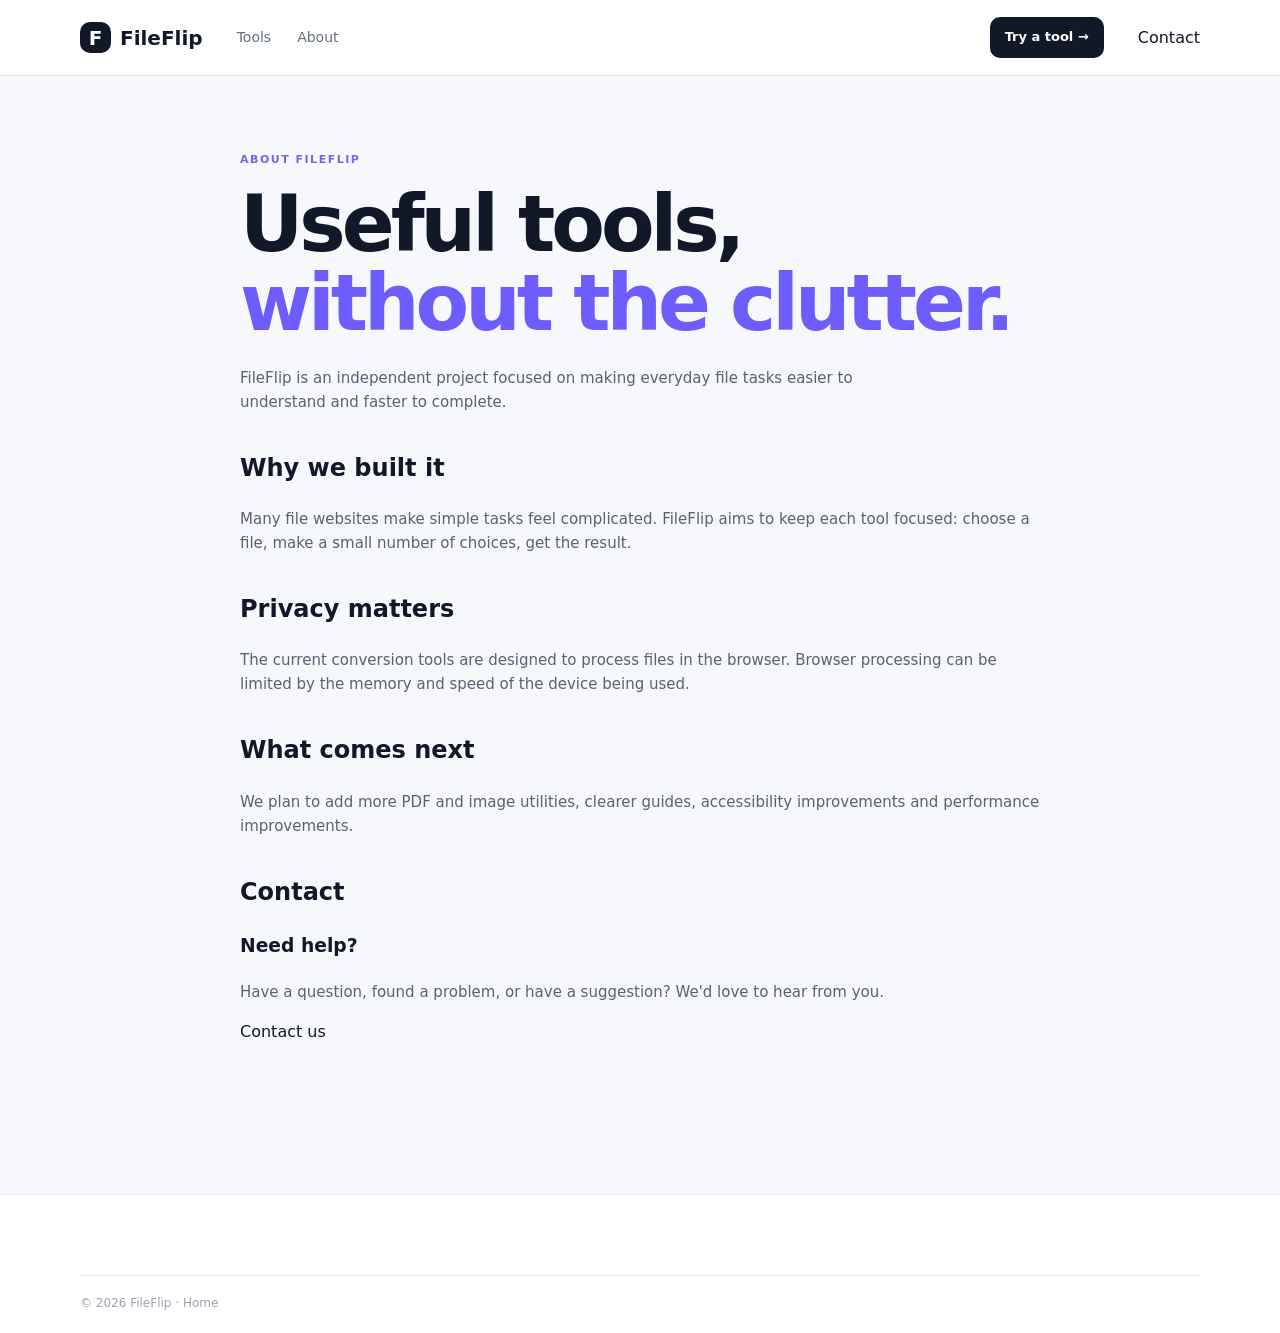
==== about.html @ 4052a498 "Initial FileFlip website" ====
<!doctype html>
<html lang="en">

<head>
    <meta charset="utf-8">
    <meta name="viewport" content="width=device-width,initial-scale=1">
    <title>About FileFlip</title>
    <link rel="stylesheet" href="css/style.css">
</head>

<body>
    <header class="site-header">
        <div class="container nav"><a class="brand" href="index.html"><span class="brand-mark">F</span>FileFlip</a>
            <nav><a href="tools.html">Tools</a><a href="about.html">About</a></nav><a class="nav-cta"
                href="tools.html">Try a tool →</a><a href="contact.html">Contact</a>
        </div>
    </header>
    <main class="container page prose">
        <div class="eyebrow">ABOUT FILEFLIP</div>
        <h1>Useful tools,<br><span>without the clutter.</span></h1>
        <p class="page-lead">FileFlip is an independent project focused on making everyday file tasks easier to
            understand and faster to complete.</p>
        <h2>Why we built it</h2>
        <p>Many file websites make simple tasks feel complicated. FileFlip aims to keep each tool focused: choose a
            file, make a small number of choices, get the result.</p>
        <h2>Privacy matters</h2>
        <p>The current conversion tools are designed to process files in the browser. Browser processing can be limited
            by the memory and speed of the device being used.</p>
        <h2>What comes next</h2>
        <p>We plan to add more PDF and image utilities, clearer guides, accessibility improvements and performance
            improvements.</p>
        <h2>Contact</h2>
        <div class="about-contact">
            <h3>Need help?</h3>
            <p>
                Have a question, found a problem, or have a suggestion?
                We'd love to hear from you.
            </p>
            <a href="contact.html" class="primary-button">
                Contact us
            </a>
        </div>
    </main>
    <footer class="footer">
        <div class="container footer-bottom">© 2026 FileFlip · <a href="index.html">Home</a></div>
    </footer>
</body>

</html>
---- css/style.css ----
:root {
    --ink: #111827;
    --muted: #667085;
    --line: #e6e8ee;
    --bg: #f7f8fb;
    --card: #fff;
    --accent: #6d5dfc;
    --shadow: 0 20px 60px rgba(16, 24, 40, .08)
}

* {
    box-sizing: border-box
}

html {
    scroll-behavior: smooth
}

body {
    margin: 0;
    font-family: Inter, ui-sans-serif, system-ui, -apple-system, "Segoe UI", sans-serif;
    color: var(--ink);
    background: var(--bg);
    line-height: 1.6
}

a {
    text-decoration: none;
    color: inherit
}

.container {
    width: min(1120px, 92%);
    margin: auto
}

.site-header {
    height: 76px;
    background: rgba(255, 255, 255, .92);
    border-bottom: 1px solid var(--line);
    position: sticky;
    top: 0;
    z-index: 20;
    backdrop-filter: blur(14px)
}

.nav {
    height: 100%;
    display: flex;
    align-items: center;
    gap: 34px
}

.brand {
    display: flex;
    align-items: center;
    gap: 9px;
    font-weight: 850;
    font-size: 20px
}

.brand-mark {
    width: 31px;
    height: 31px;
    border-radius: 10px;
    display: grid;
    place-items: center;
    color: #fff;
    background: var(--ink);
    font-weight: 900
}

.nav nav {
    display: flex;
    gap: 26px
}

.nav nav a {
    color: #667085;
    font-size: 14px
}

.nav nav a:hover {
    color: var(--ink)
}

.nav-cta {
    margin-left: auto;
    background: var(--ink);
    color: #fff;
    padding: 10px 15px;
    border-radius: 10px;
    font-size: 13px;
    font-weight: 750
}

.hero {
    text-align: center;
    padding: 95px 0 75px
}

.eyebrow {
    font-size: 11px;
    font-weight: 850;
    letter-spacing: 1.5px;
    color: #7567e8
}

.hero h1,
.page h1 {
    font-size: clamp(46px, 7vw, 78px);
    line-height: 1.02;
    letter-spacing: -4px;
    margin: 16px 0 22px
}

.hero h1 span,
.page h1 span {
    color: var(--accent)
}

.hero p {
    max-width: 650px;
    margin: auto;
    color: var(--muted);
    font-size: 18px
}

.hero-actions {
    display: flex;
    justify-content: center;
    gap: 12px;
    margin-top: 30px
}

.button {
    display: inline-flex;
    align-items: center;
    justify-content: center;
    gap: 8px;
    border-radius: 11px;
    padding: 13px 18px;
    font-size: 14px;
    font-weight: 800;
    border: 0;
    cursor: pointer
}

.primary {
    background: #6d5dfc;
    color: #fff;
}

.secondary {
    background: #fff;
    border: 1px solid var(--line)
}

.trust-row {
    display: flex;
    justify-content: center;
    gap: 22px;
    color: #667085;
    font-size: 12px;
    margin-top: 22px
}

.section {
    padding: 55px 0
}

.section-head {
    display: flex;
    justify-content: space-between;
    align-items: end;
    margin-bottom: 22px
}

.section h2,
.privacy-inner h2,
.faq h2 {
    font-size: 30px;
    line-height: 1.15;
    letter-spacing: -1.2px;
    margin: 7px 0
}

.text-link {
    font-size: 13px;
    font-weight: 800
}

.tool-grid {
    display: grid;
    grid-template-columns: repeat(3, 1fr);
    gap: 16px
}

.tool-card {
    position: relative;
    background: var(--card);
    border: 1px solid var(--line);
    border-radius: 18px;
    padding: 25px;
    min-height: 220px;
    box-shadow: 0 8px 28px rgba(16, 24, 40, .03);
    transition: .2s
}

.tool-card:hover {
    transform: translateY(-3px);
    box-shadow: var(--shadow);
    border-color: #d8d4ff
}

.featured {
    background: linear-gradient(145deg, #fff, #f6f4ff)
}

.tool-icon {
    width: 48px;
    height: 48px;
    border-radius: 13px;
    display: grid;
    place-items: center;
    font-size: 10px;
    font-weight: 900;
    letter-spacing: .5px;
    margin-bottom: 30px
}

.purple {
    background: #ece9ff;
    color: #5949e9
}

.blue {
    background: #e6f2ff;
    color: #2271c8
}

.green {
    background: #e7f8ee;
    color: #16834d
}

.tool-arrow {
    position: absolute;
    right: 22px;
    top: 23px;
    font-size: 19px;
    color: #98a2b3
}

.tool-card h3 {
    margin: 0 0 5px;
    font-size: 19px
}

.tool-card p {
    margin: 0;
    color: var(--muted);
    font-size: 13px
}

.tool-card>span {
    display: block;
    margin-top: 19px;
    font-size: 12px;
    font-weight: 800
}

.tool-tag {
    position: absolute;
    right: 18px;
    top: 18px;
    font-size: 9px;
    font-weight: 850;
    color: #98a2b3
}

.coming {
    opacity: .78
}

.privacy-strip {
    background: #111827;
    color: #fff;
    padding: 55px 0;
    margin: 25px 0
}

.privacy-inner {
    display: flex;
    align-items: center;
    gap: 24px
}

.privacy-inner .eyebrow {
    color: #a99fff
}

.privacy-inner p {
    color: #b9c0cc;
    max-width: 650px;
    margin: 0
}

.privacy-inner h2 {
    color: #fff
}

.privacy-inner .button {
    margin-left: auto;
    white-space: nowrap
}

.shield {
    width: 58px;
    height: 58px;
    border: 1px solid #3b4353;
    border-radius: 17px;
    display: grid;
    place-items: center;
    font-size: 25px;
    color: #a99fff;
    flex: none
}

.guide-grid {
    display: grid;
    grid-template-columns: repeat(3, 1fr);
    gap: 16px
}

.guide {
    background: #fff;
    border: 1px solid var(--line);
    border-radius: 17px;
    padding: 23px
}

.guide>span {
    font-size: 11px;
    font-weight: 900;
    color: #98a2b3
}

.guide h3 {
    font-size: 17px;
    line-height: 1.25
}

.guide p {
    font-size: 13px;
    color: var(--muted)
}

.guide a {
    font-size: 12px;
    font-weight: 850
}

.faq {
    padding: 70px 0
}

.faq details {
    background: #fff;
    border: 1px solid var(--line);
    border-radius: 13px;
    padding: 17px 20px;
    margin-top: 10px
}

.faq summary {
    font-weight: 750;
    cursor: pointer
}

.faq details p {
    color: var(--muted);
    font-size: 14px
}

.footer {
    margin-top: 60px;
    background: #fff;
    border-top: 1px solid var(--line);
    padding: 45px 0 20px
}

.footer-grid {
    display: grid;
    grid-template-columns: 2fr 1fr 1fr;
    gap: 30px
}

.footer-grid strong {
    display: block;
    margin-bottom: 10px;
    font-size: 12px
}

.footer-grid a:not(.brand) {
    display: block;
    color: #667085;
    font-size: 13px;
    margin: 7px 0
}

.footer-grid p {
    color: #98a2b3;
    font-size: 13px
}

.footer-bottom {
    border-top: 1px solid var(--line);
    margin-top: 35px;
    padding-top: 18px;
    color: #98a2b3;
    font-size: 12px
}

.page {
    padding: 75px 0 90px
}

.page-lead {
    color: var(--muted);
    max-width: 650px;
    font-size: 17px
}

.tool-page {
    padding: 60px 0 90px
}

.tool-title {
    text-align: center;
    max-width: 720px;
    margin: 0 auto 35px
}

.tool-title h1 {
    font-size: clamp(38px, 6vw, 62px);
    line-height: 1.05;
    letter-spacing: -3px;
    margin: 12px 0
}

.tool-title p {
    color: var(--muted);
    font-size: 16px
}

.converter {
    background: #fff;
    border: 1px solid var(--line);
    border-radius: 24px;
    box-shadow: var(--shadow);
    padding: 25px;
    max-width: 820px;
    margin: auto
}

.dropzone {
    min-height: 300px;
    border: 2px dashed #d9dbe4;
    border-radius: 18px;
    display: grid;
    place-items: center;
    text-align: center;
    padding: 35px;
    transition: .2s
}

.dropzone.drag {
    border-color: var(--accent);
    background: #f8f7ff
}

.drop-icon {
    width: 60px;
    height: 60px;
    border-radius: 17px;
    background: #eeecff;
    color: #5d50dc;
    display: grid;
    place-items: center;
    margin: auto;
    font-weight: 900
}

.drop-inner h2 {
    margin: 13px 0 4px;
    font-size: 21px
}

.drop-inner p {
    color: var(--muted);
    margin: 0 0 20px;
    font-size: 13px
}

.file-pill {
    display: flex;
    justify-content: space-between;
    align-items: center;
    background: #f7f8fb;
    border: 1px solid var(--line);
    padding: 13px 15px;
    border-radius: 12px;
    margin-top: 15px;
    font-size: 13px
}

.tool-controls {
    display: grid;
    grid-template-columns: 1fr 1fr;
    gap: 12px;
    margin-top: 15px
}

.control {
    border: 1px solid var(--line);
    border-radius: 12px;
    padding: 12px
}

.control label {
    display: block;
    font-size: 11px;
    font-weight: 800;
    color: #667085;
    margin-bottom: 6px
}

.control select {
    width: 100%;
    border: 0;
    background: transparent;
    font: inherit;
    outline: none
}

.progress {
    height: 8px;
    background: #eef0f4;
    border-radius: 20px;
    overflow: hidden;
    margin-top: 18px
}

.progress>div {
    height: 100%;
    width: 0;
    background: var(--accent);
    transition: width .2s
}

.results {
    margin-top: 18px
}

.result {
    display: flex;
    align-items: center;
    justify-content: space-between;
    padding: 12px;
    border: 1px solid var(--line);
    border-radius: 12px;
    margin-top: 8px;
    font-size: 13px
}

.result .button {
    padding: 8px 12px;
    font-size: 12px
}

.status {
    text-align: center;
    color: #667085;
    font-size: 13px;
    margin-top: 15px
}

.mini-grid {
    display: grid;
    grid-template-columns: repeat(3, 1fr);
    gap: 15px;
    max-width: 820px;
    margin: 28px auto
}

.mini {
    background: #fff;
    border: 1px solid var(--line);
    border-radius: 15px;
    padding: 18px
}

.mini strong {
    display: block;
    font-size: 14px
}

.mini span {
    font-size: 12px;
    color: var(--muted)
}

.prose {
    max-width: 800px
}

.prose h2 {
    margin-top: 35px
}

.prose p,
.prose li {
    color: #596273;
    font-size: 15px
}

@media(max-width:760px) {
    .nav {
        gap: 15px
    }

    .nav nav {
        display: none
    }

    .nav-cta {
        padding: 9px 11px
    }

    .hero {
        padding: 65px 0
    }

    .hero h1,
    .page h1 {
        letter-spacing: -2.5px
    }

    .hero-actions,
    .trust-row {
        flex-direction: column;
        align-items: center
    }

    .tool-grid,
    .guide-grid,
    .mini-grid {
        grid-template-columns: 1fr
    }

    .section-head {
        align-items: flex-start;
        gap: 15px;
        flex-direction: column
    }

    .privacy-inner {
        align-items: flex-start;
        flex-direction: column
    }

    .privacy-inner .button {
        margin-left: 0
    }

    .footer-grid {
        grid-template-columns: 1fr 1fr
    }

    .footer-grid>div:first-child {
        grid-column: 1/-1
    }

    .tool-controls {
        grid-template-columns: 1fr
    }

    .converter {
        padding: 14px
    }
}
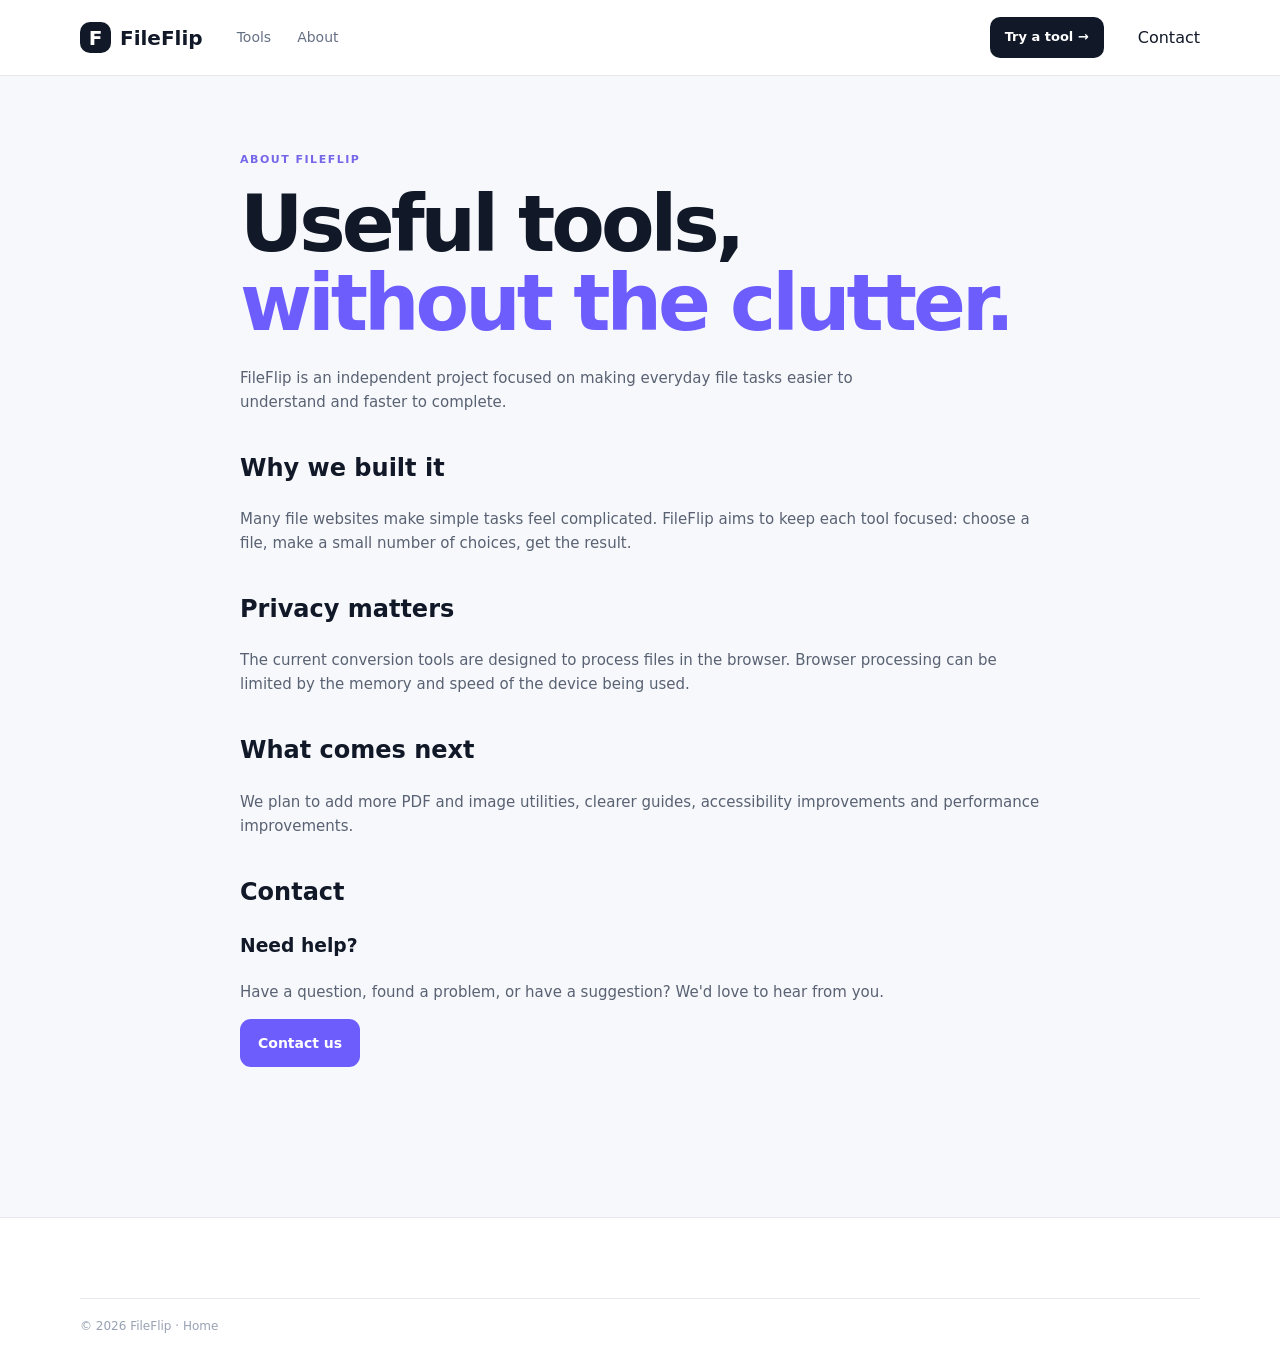
==== commit 4c4a976c: "Update FileFlip website and add PDF tools" ====
--- a/about.html
+++ b/about.html
@@ -36,7 +36,7 @@
                 Have a question, found a problem, or have a suggestion?
                 We'd love to hear from you.
             </p>
-            <a href="contact.html" class="primary-button">
+            <a href="contact.html" class="button primary">
                 Contact us
             </a>
         </div>
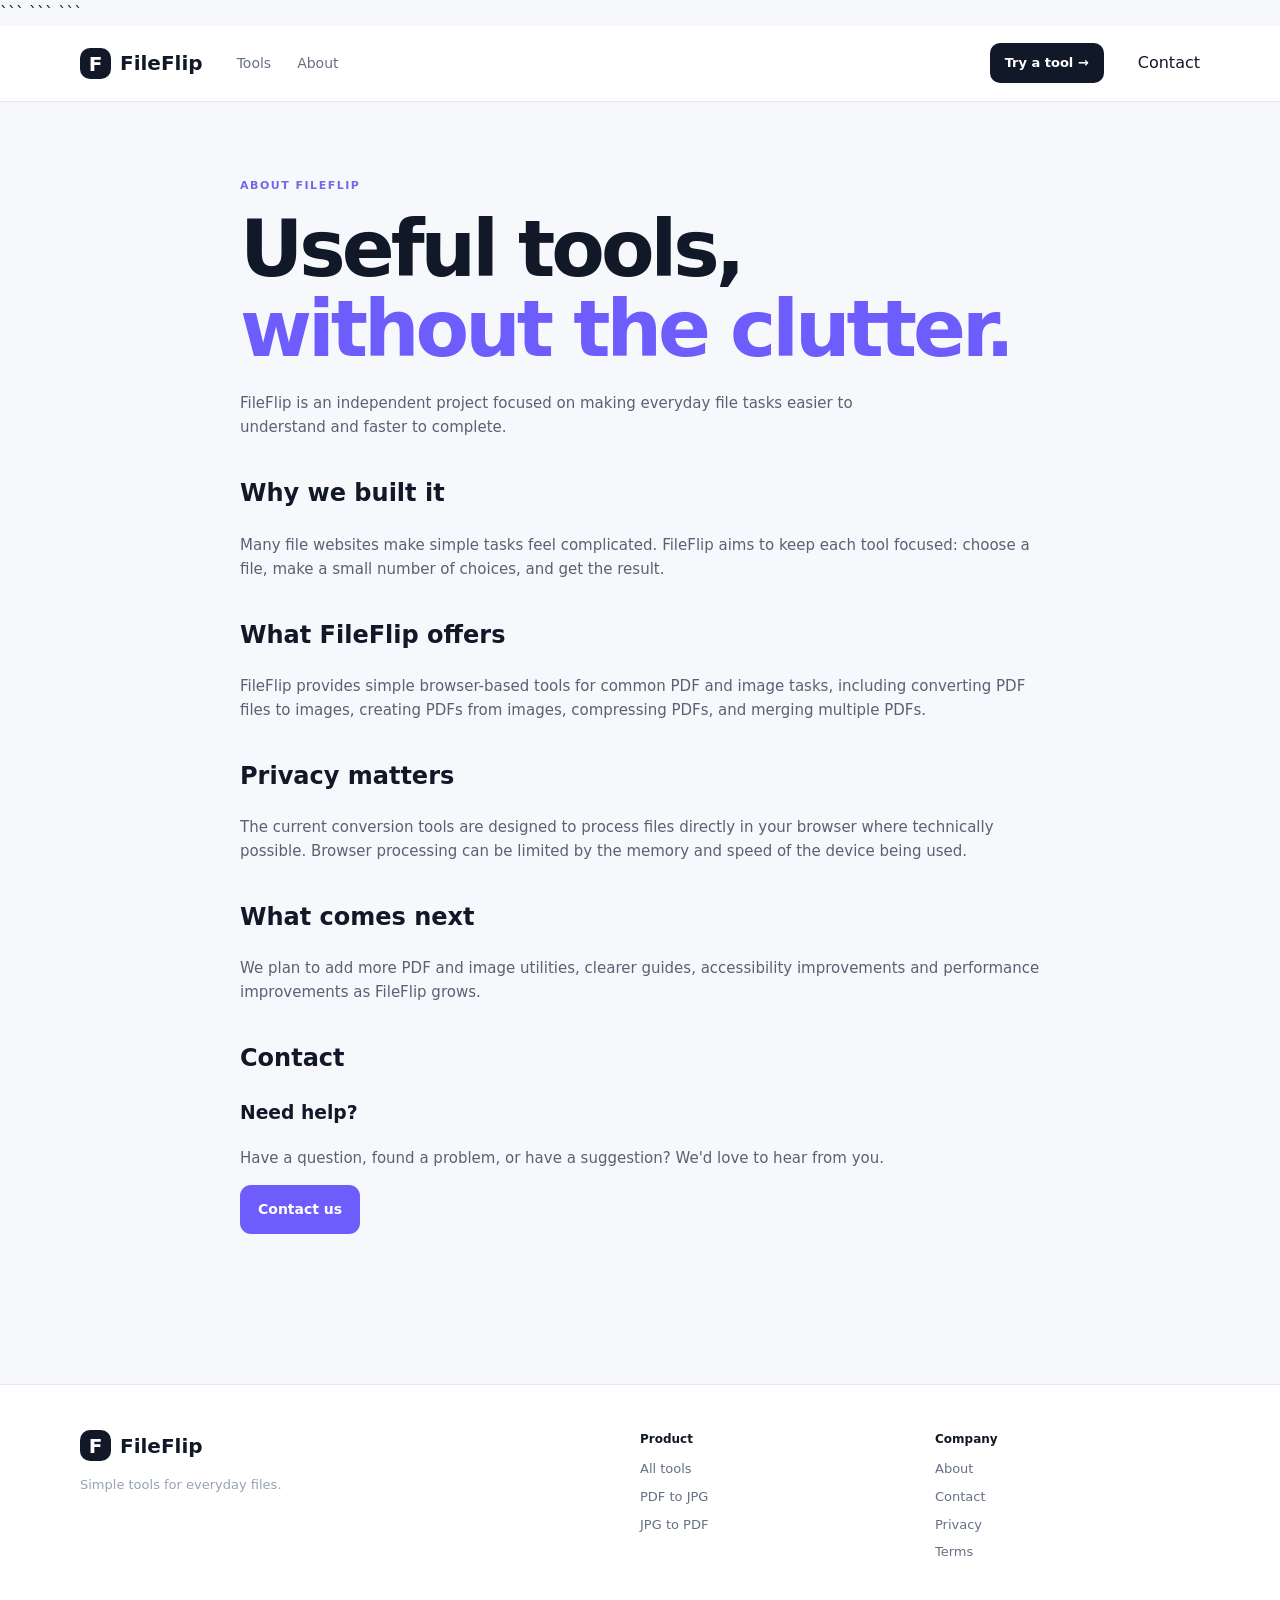
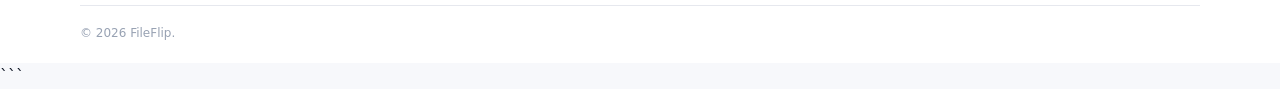
==== commit fa15eefd: "Improve site pages and add SEO guides" ====
--- a/about.html
+++ b/about.html
@@ -1,49 +1,155 @@
 <!doctype html>
+
 <html lang="en">
 
 <head>
     <meta charset="utf-8">
     <meta name="viewport" content="width=device-width,initial-scale=1">
-    <title>About FileFlip</title>
+
+    ```
+    <title>About FileFlip — Free Online PDF & Image Tools</title>
+
+    <meta name="description"
+        content="Learn about FileFlip, a collection of free online PDF and image tools designed to make everyday file tasks simple and accessible.">
+
     <link rel="stylesheet" href="css/style.css">
+    ```
+
 </head>
 
 <body>
+
+    ```
     <header class="site-header">
-        <div class="container nav"><a class="brand" href="index.html"><span class="brand-mark">F</span>FileFlip</a>
-            <nav><a href="tools.html">Tools</a><a href="about.html">About</a></nav><a class="nav-cta"
-                href="tools.html">Try a tool →</a><a href="contact.html">Contact</a>
+        <div class="container nav">
+
+            <a class="brand" href="index.html">
+                <span class="brand-mark">F</span>FileFlip
+            </a>
+
+            <nav>
+                <a href="tools.html">Tools</a>
+                <a href="about.html">About</a>
+            </nav>
+
+            <a class="nav-cta" href="tools.html">
+                Try a tool →
+            </a>
+
+            <a href="contact.html">
+                Contact
+            </a>
+
         </div>
     </header>
+
+
     <main class="container page prose">
+
         <div class="eyebrow">ABOUT FILEFLIP</div>
+
         <h1>Useful tools,<br><span>without the clutter.</span></h1>
-        <p class="page-lead">FileFlip is an independent project focused on making everyday file tasks easier to
-            understand and faster to complete.</p>
+
+        <p class="page-lead">
+            FileFlip is an independent project focused on making everyday
+            file tasks easier to understand and faster to complete.
+        </p>
+
+
         <h2>Why we built it</h2>
-        <p>Many file websites make simple tasks feel complicated. FileFlip aims to keep each tool focused: choose a
-            file, make a small number of choices, get the result.</p>
+
+        <p>
+            Many file websites make simple tasks feel complicated.
+            FileFlip aims to keep each tool focused: choose a file,
+            make a small number of choices, and get the result.
+        </p>
+
+
+        <h2>What FileFlip offers</h2>
+
+        <p>
+            FileFlip provides simple browser-based tools for common PDF
+            and image tasks, including converting PDF files to images,
+            creating PDFs from images, compressing PDFs, and merging
+            multiple PDFs.
+        </p>
+
+
         <h2>Privacy matters</h2>
-        <p>The current conversion tools are designed to process files in the browser. Browser processing can be limited
-            by the memory and speed of the device being used.</p>
+
+        <p>
+            The current conversion tools are designed to process files
+            directly in your browser where technically possible.
+            Browser processing can be limited by the memory and speed
+            of the device being used.
+        </p>
+
+
         <h2>What comes next</h2>
-        <p>We plan to add more PDF and image utilities, clearer guides, accessibility improvements and performance
-            improvements.</p>
+
+        <p>
+            We plan to add more PDF and image utilities, clearer guides,
+            accessibility improvements and performance improvements as
+            FileFlip grows.
+        </p>
+
+
         <h2>Contact</h2>
+
         <div class="about-contact">
+
             <h3>Need help?</h3>
+
             <p>
                 Have a question, found a problem, or have a suggestion?
                 We'd love to hear from you.
             </p>
+
             <a href="contact.html" class="button primary">
                 Contact us
             </a>
+
         </div>
+
     </main>
+
+
     <footer class="footer">
-        <div class="container footer-bottom">© 2026 FileFlip · <a href="index.html">Home</a></div>
+
+        <div class="container footer-grid">
+
+            <div>
+                <a class="brand" href="index.html">
+                    <span class="brand-mark">F</span>FileFlip
+                </a>
+
+                <p>Simple tools for everyday files.</p>
+            </div>
+
+            <div>
+                <strong>Product</strong>
+                <a href="tools.html">All tools</a>
+                <a href="pdf-to-jpg.html">PDF to JPG</a>
+                <a href="jpg-to-pdf.html">JPG to PDF</a>
+            </div>
+
+            <div>
+                <strong>Company</strong>
+                <a href="about.html">About</a>
+                <a href="contact.html">Contact</a>
+                <a href="privacy.html">Privacy</a>
+                <a href="terms.html">Terms</a>
+            </div>
+
+        </div>
+
+        <div class="container footer-bottom">
+            © 2026 FileFlip.
+        </div>
+
     </footer>
+    ```
+
 </body>
 
 </html>
